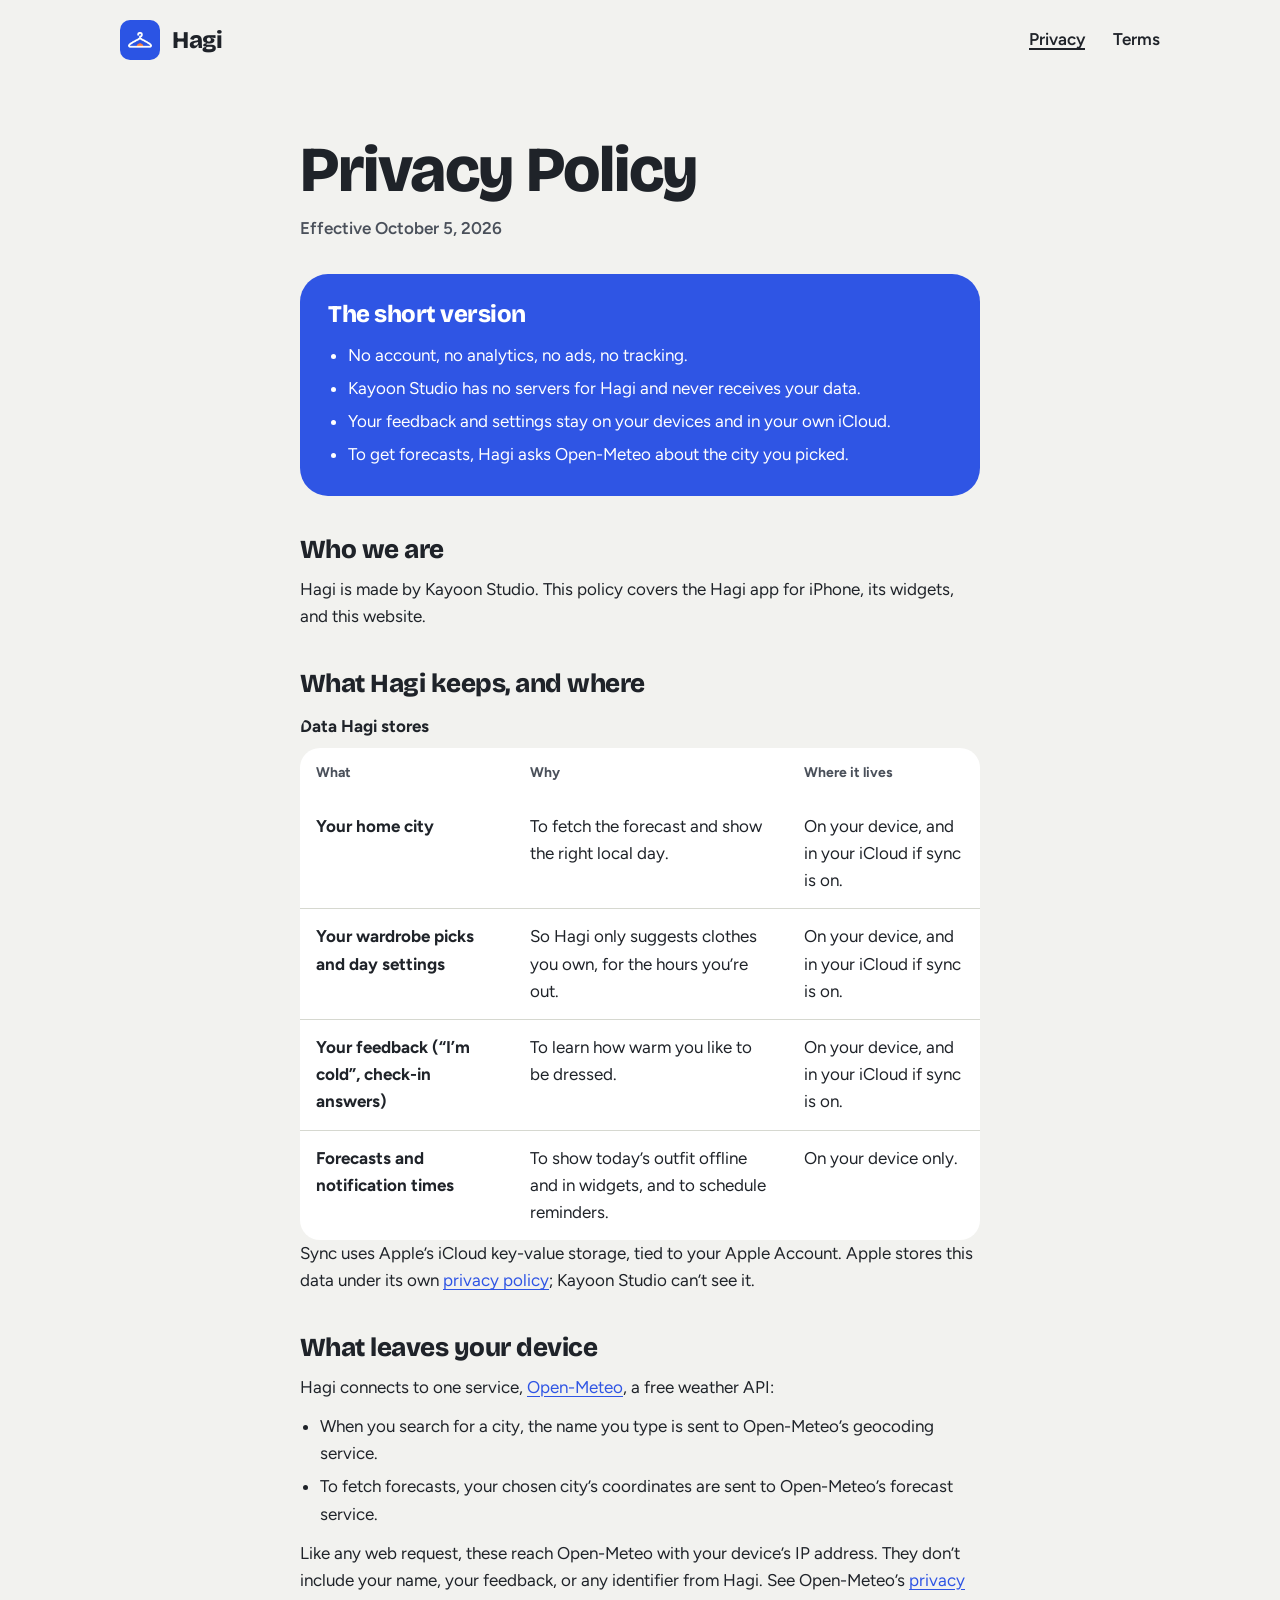
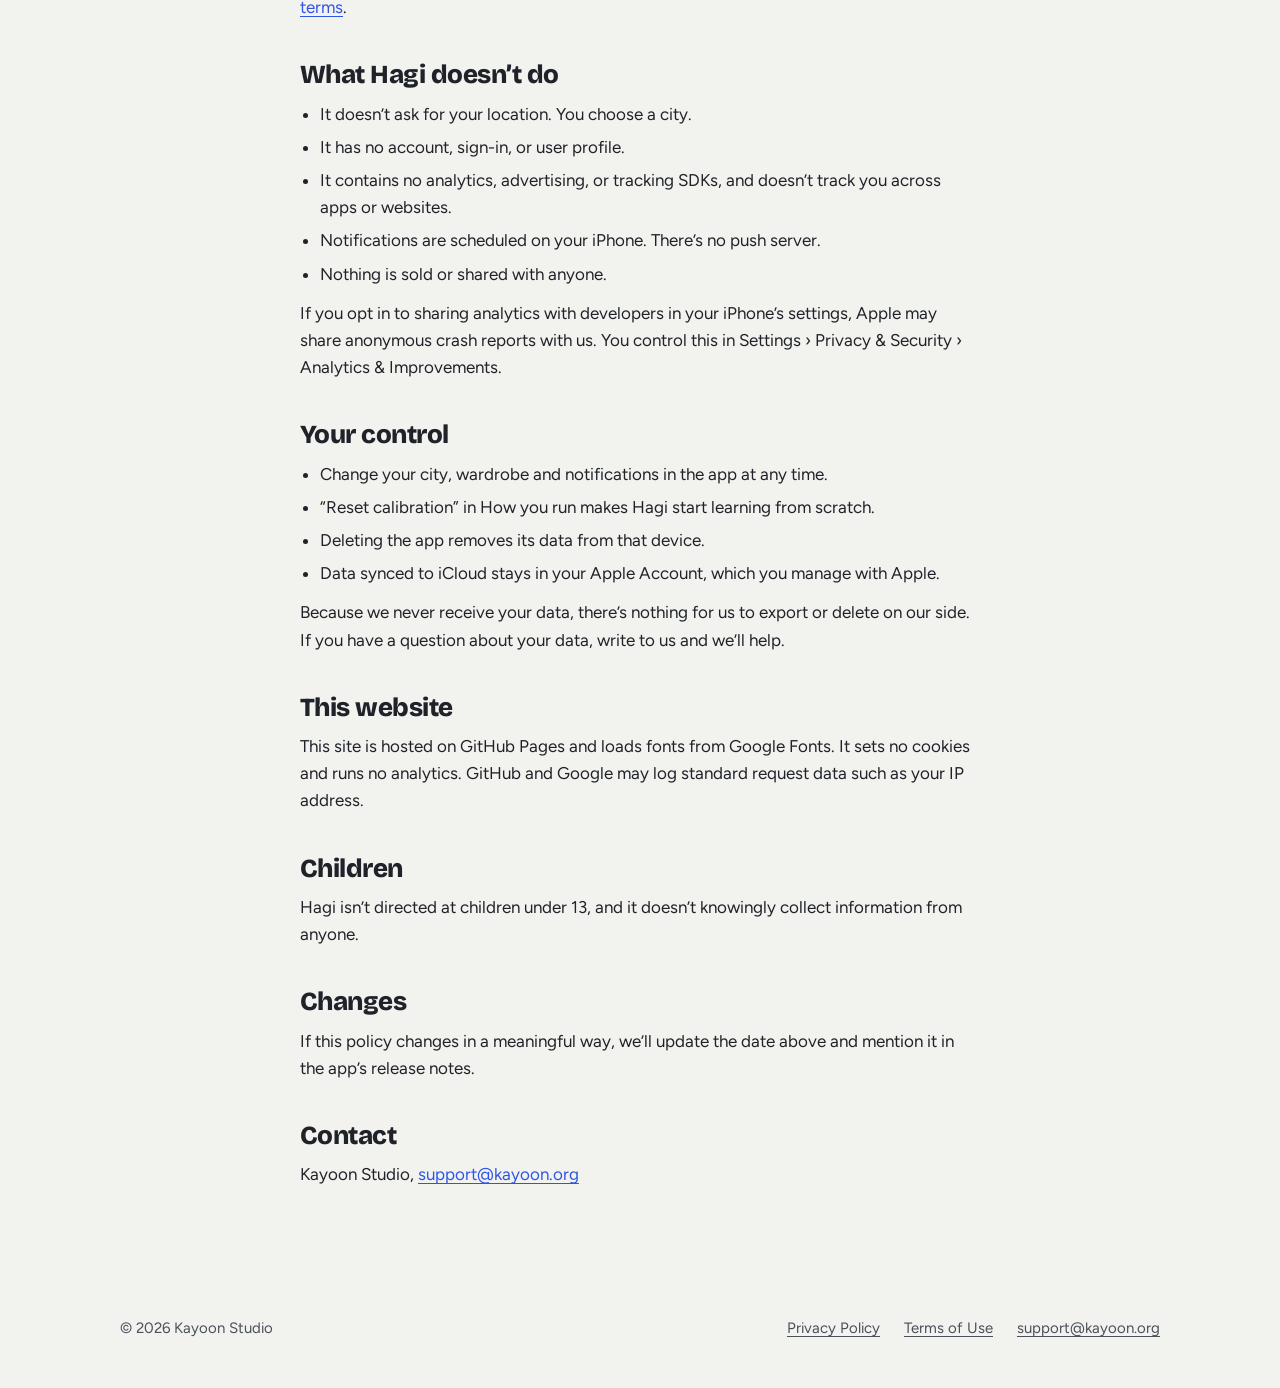
==== privacy.html @ 6e58103b "Hagi website: landing page, privacy policy, terms Co-Authored-By: Claude Opus 5.5 <noreply@anthropic" ====
<!doctype html>
<html lang="en">
<head>
  <meta charset="utf-8">
  <meta name="viewport" content="width=device-width, initial-scale=1">
  <title>Privacy Policy · Hagi</title>
  <meta name="description" content="Hagi has no account, no analytics and no servers of its own. Your feedback and settings stay on your devices and in your own iCloud.">
  <link rel="canonical" href="https://kayoonstudio.github.io/hagi-website/privacy.html">
  <meta name="theme-color" content="#2F55E4">
  <meta property="og:type" content="website">
  <meta property="og:url" content="https://kayoonstudio.github.io/hagi-website/privacy.html">
  <meta property="og:title" content="Hagi Privacy Policy">
  <meta property="og:description" content="No account, no analytics, no servers of our own.">
  <link rel="icon" href="img/favicon.png" type="image/png">
  <link rel="apple-touch-icon" href="img/apple-touch-icon.png">
  <link rel="preconnect" href="https://fonts.googleapis.com">
  <link rel="preconnect" href="https://fonts.gstatic.com" crossorigin>
  <link rel="stylesheet" href="https://fonts.googleapis.com/css2?family=Bricolage+Grotesque:opsz,wght@12..96,800&family=Figtree:wght@400;600;700;800&display=swap">
  <link rel="stylesheet" href="style.css">
</head>
<body>
  <a class="skip-link" href="#main">Skip to content</a>

  <header class="site-header">
    <div class="wrap">
      <a class="brand" href="./"><img src="img/icon.png" alt="" width="40" height="40">Hagi</a>
      <nav class="site-nav" aria-label="Main">
        <ul>
          <li><a href="privacy.html" aria-current="page">Privacy</a></li>
          <li><a href="terms.html">Terms</a></li>
        </ul>
      </nav>
    </div>
  </header>

  <main id="main" class="legal">
    <article class="wrap">
      <h1>Privacy Policy</h1>
      <p class="meta">Effective <time datetime="2026-10-05">October 5, 2026</time></p>

      <section class="summary" aria-labelledby="short-version">
        <h2 id="short-version">The short version</h2>
        <ul>
          <li>No account, no analytics, no ads, no tracking.</li>
          <li>Kayoon Studio has no servers for Hagi and never receives your data.</li>
          <li>Your feedback and settings stay on your devices and in your own iCloud.</li>
          <li>To get forecasts, Hagi asks Open-Meteo about the city you picked.</li>
        </ul>
      </section>

      <section aria-labelledby="who">
        <h2 id="who">Who we are</h2>
        <p>Hagi is made by Kayoon Studio. This policy covers the Hagi app for iPhone, its widgets, and this website.</p>
      </section>

      <section aria-labelledby="what">
        <h2 id="what">What Hagi keeps, and where</h2>
        <table>
          <caption>Data Hagi stores</caption>
          <thead>
            <tr><th scope="col">What</th><th scope="col">Why</th><th scope="col">Where it lives</th></tr>
          </thead>
          <tbody>
            <tr>
              <th scope="row">Your home city</th>
              <td>To fetch the forecast and show the right local day.</td>
              <td>On your device, and in your iCloud if sync is on.</td>
            </tr>
            <tr>
              <th scope="row">Your wardrobe picks and day settings</th>
              <td>So Hagi only suggests clothes you own, for the hours you’re out.</td>
              <td>On your device, and in your iCloud if sync is on.</td>
            </tr>
            <tr>
              <th scope="row">Your feedback (“I’m cold”, check-in answers)</th>
              <td>To learn how warm you like to be dressed.</td>
              <td>On your device, and in your iCloud if sync is on.</td>
            </tr>
            <tr>
              <th scope="row">Forecasts and notification times</th>
              <td>To show today’s outfit offline and in widgets, and to schedule reminders.</td>
              <td>On your device only.</td>
            </tr>
          </tbody>
        </table>
        <p>Sync uses Apple’s iCloud key-value storage, tied to your Apple Account. Apple stores this data under its own <a href="https://www.apple.com/legal/privacy/">privacy policy</a>; Kayoon Studio can’t see it.</p>
      </section>

      <section aria-labelledby="network">
        <h2 id="network">What leaves your device</h2>
        <p>Hagi connects to one service, <a href="https://open-meteo.com/">Open-Meteo</a>, a free weather API:</p>
        <ul>
          <li>When you search for a city, the name you type is sent to Open-Meteo’s geocoding service.</li>
          <li>To fetch forecasts, your chosen city’s coordinates are sent to Open-Meteo’s forecast service.</li>
        </ul>
        <p>Like any web request, these reach Open-Meteo with your device’s IP address. They don’t include your name, your feedback, or any identifier from Hagi. See Open-Meteo’s <a href="https://open-meteo.com/en/terms#privacy">privacy terms</a>.</p>
      </section>

      <section aria-labelledby="not">
        <h2 id="not">What Hagi doesn’t do</h2>
        <ul>
          <li>It doesn’t ask for your location. You choose a city.</li>
          <li>It has no account, sign-in, or user profile.</li>
          <li>It contains no analytics, advertising, or tracking SDKs, and doesn’t track you across apps or websites.</li>
          <li>Notifications are scheduled on your iPhone. There’s no push server.</li>
          <li>Nothing is sold or shared with anyone.</li>
        </ul>
        <p>If you opt in to sharing analytics with developers in your iPhone’s settings, Apple may share anonymous crash reports with us. You control this in Settings › Privacy &amp; Security › Analytics &amp; Improvements.</p>
      </section>

      <section aria-labelledby="control">
        <h2 id="control">Your control</h2>
        <ul>
          <li>Change your city, wardrobe and notifications in the app at any time.</li>
          <li>“Reset calibration” in How you run makes Hagi start learning from scratch.</li>
          <li>Deleting the app removes its data from that device.</li>
          <li>Data synced to iCloud stays in your Apple Account, which you manage with Apple.</li>
        </ul>
        <p>Because we never receive your data, there’s nothing for us to export or delete on our side. If you have a question about your data, write to us and we’ll help.</p>
      </section>

      <section aria-labelledby="website">
        <h2 id="website">This website</h2>
        <p>This site is hosted on GitHub Pages and loads fonts from Google Fonts. It sets no cookies and runs no analytics. GitHub and Google may log standard request data such as your IP address.</p>
      </section>

      <section aria-labelledby="children">
        <h2 id="children">Children</h2>
        <p>Hagi isn’t directed at children under 13, and it doesn’t knowingly collect information from anyone.</p>
      </section>

      <section aria-labelledby="changes">
        <h2 id="changes">Changes</h2>
        <p>If this policy changes in a meaningful way, we’ll update the date above and mention it in the app’s release notes.</p>
      </section>

      <section aria-labelledby="contact">
        <h2 id="contact">Contact</h2>
        <p>Kayoon Studio, <a href="mailto:support@kayoon.org">support@kayoon.org</a></p>
      </section>
    </article>
  </main>

  <footer class="site-footer">
    <div class="wrap">
      <p>© 2026 Kayoon Studio</p>
      <nav aria-label="Footer">
        <ul>
          <li><a href="privacy.html" aria-current="page">Privacy Policy</a></li>
          <li><a href="terms.html">Terms of Use</a></li>
          <li><a href="mailto:support@kayoon.org">support@kayoon.org</a></li>
        </ul>
      </nav>
    </div>
  </footer>
</body>
</html>
---- style.css ----
/* Hagi website. Colors and type follow the app's BRANDING.md: white cards on light gray, one temperature
   color per day (frost, cobalt, tangerine), Bricolage Grotesque for headlines, Figtree for everything else. */

:root {
  --screen: #F2F2EF;
  --card: #FFFFFF;
  --chip: #E4E4DF;
  --text: #1F2329;
  --label: #4A505A;
  --accent: #2F55E4;
  --outline: #D6D8D0;

  --frost: #1E2A78;
  --cobalt: #2F55E4;
  --tangerine: #FF7A3D;
  --on-day: #FFFFFF;
  --on-day-muted: #DCE4FF;
  --on-warm: #1A1410;
  --on-warm-muted: #3D2516;

  --display: 'Bricolage Grotesque', system-ui, sans-serif;
  --body: 'Figtree', system-ui, sans-serif;
  --radius: 28px;
  --max: 1120px;
  --gutter: clamp(16px, 4vw, 40px);
  color-scheme: light dark;
}

@media (prefers-color-scheme: dark) {
  :root {
    --screen: #0F1114;
    --card: #1B1E23;
    --chip: #2A2E35;
    --text: #F2F3F5;
    --label: #A3A8B2;
    --accent: #8FA6F3;
    --outline: #2E3239;
    --frost: #2B3BA0;
  }
}

*, *::before, *::after { box-sizing: border-box; }

html { -webkit-font-smoothing: antialiased; scroll-behavior: smooth; }
@media (prefers-reduced-motion: reduce) { html { scroll-behavior: auto; } }

body {
  margin: 0;
  background: var(--screen);
  color: var(--text);
  font-family: var(--body);
  font-size: 1.0625rem;
  line-height: 1.6;
}

img { display: block; max-width: 100%; height: auto; }
a { color: var(--accent); text-underline-offset: 0.18em; }
:focus-visible { outline: 3px solid var(--accent); outline-offset: 3px; border-radius: 6px; }

h1, h2, h3 { font-family: var(--display); font-weight: 800; letter-spacing: -0.02em; line-height: 1.05; margin: 0; }
p { margin: 0; }

.wrap { max-width: var(--max); margin: 0 auto; padding: 0 var(--gutter); }

.skip-link { position: absolute; left: -999px; top: 8px; z-index: 10; padding: 10px 16px; border-radius: 999px; background: var(--card); color: var(--text); }
.skip-link:focus { left: 8px; }

/* ─── Header ─────────────────────────────── */

.site-header { padding: 20px 0; }
.site-header .wrap { display: flex; align-items: center; justify-content: space-between; gap: 16px; }

.brand { display: inline-flex; align-items: center; gap: 12px; color: inherit; text-decoration: none; font-family: var(--display); font-weight: 800; font-size: 1.5rem; letter-spacing: -0.02em; }
.brand img { width: 40px; height: 40px; border-radius: 10px; }
.on-cobalt .brand img { box-shadow: 0 0 0 2px rgba(255, 255, 255, 0.3); }

.site-nav ul { display: flex; gap: clamp(12px, 3vw, 28px); margin: 0; padding: 0; list-style: none; }
.site-nav a { color: inherit; text-decoration: none; font-weight: 600; }
.site-nav a:hover, .site-nav a[aria-current="page"] { text-decoration: underline; text-decoration-thickness: 2px; }

/* The home page header sits on the cobalt hero. */
.on-cobalt { background: var(--cobalt); color: var(--on-day); }
.on-cobalt :focus-visible { outline-color: var(--on-day); }

/* ─── Hero ───────────────────────────────── */

.hero { padding: clamp(24px, 6vw, 72px) 0 0; overflow: hidden; }
.hero .wrap { display: grid; grid-template-columns: 1.1fr 0.9fr; gap: clamp(24px, 5vw, 64px); align-items: end; }

.hero-copy { padding-bottom: clamp(32px, 8vw, 112px); }
.eyebrow { display: inline-block; margin-bottom: 20px; padding: 6px 14px; border-radius: 999px; background: rgba(255, 255, 255, 0.18); font-weight: 700; font-size: 0.9375rem; }
.hero h1 { font-size: clamp(2.75rem, 7vw, 5.25rem); }
.hero .lead { margin-top: 24px; max-width: 34ch; font-size: clamp(1.125rem, 2vw, 1.375rem); color: var(--on-day-muted); }

.cta-row { display: flex; flex-wrap: wrap; align-items: center; gap: 12px 20px; margin-top: 36px; }
.store-badge { display: inline-flex; align-items: center; gap: 12px; padding: 14px 24px 14px 20px; border-radius: 999px; background: #0B0C0E; color: #FFFFFF; font-weight: 700; text-decoration: none; }
.store-badge svg { width: 22px; height: 22px; flex: none; }
.store-badge small { display: block; font-weight: 600; font-size: 0.75rem; opacity: 0.75; line-height: 1.2; }
.store-badge span { line-height: 1.2; }
.text-link { color: inherit; font-weight: 700; }

/* A phone: a dark bezel around a real simulator capture. */
.phone { margin: 0; padding: 10px; border-radius: 52px; background: #0B0C0E; box-shadow: 0 30px 60px rgba(10, 16, 60, 0.28), inset 0 0 0 2px #2A2D33; }
.phone img { border-radius: 42px; width: 100%; }

.hero-phone { justify-self: center; width: min(100%, 380px); margin-bottom: -180px; border-bottom-left-radius: 0; border-bottom-right-radius: 0; }

/* ─── Day colors ─────────────────────────── */

.days { padding: clamp(56px, 8vw, 96px) 0; }
.section-head { max-width: 40rem; }
.section-head h2 { font-size: clamp(2rem, 4.5vw, 3.25rem); }
.section-head p { margin-top: 16px; color: var(--label); font-size: 1.1875rem; }

.day-cards { display: grid; grid-template-columns: repeat(3, 1fr); gap: 16px; margin: 40px 0 0; padding: 0; list-style: none; }
.day-card { display: flex; flex-direction: column; justify-content: space-between; min-height: 220px; padding: 28px; border-radius: var(--radius); color: var(--on-day); }
.day-card .temp { font-weight: 700; color: var(--on-day-muted); }
.day-card .headline { font-family: var(--display); font-weight: 800; font-size: clamp(1.875rem, 3.4vw, 2.5rem); line-height: 1.05; letter-spacing: -0.02em; }
.day-card .band { font-weight: 600; color: var(--on-day-muted); }
.day-card.cold { background: var(--frost); }
.day-card.cool { background: var(--cobalt); }
.day-card.warm { background: var(--tangerine); color: var(--on-warm); }
.day-card.warm .temp, .day-card.warm .band { color: var(--on-warm-muted); }

/* ─── Feature rows ───────────────────────── */

.features { padding: clamp(24px, 4vw, 48px) 0 clamp(56px, 8vw, 96px); }
.feature { display: grid; grid-template-columns: 1fr 1fr; gap: clamp(24px, 6vw, 96px); align-items: center; padding: clamp(32px, 5vw, 56px) 0; }
.feature + .feature { border-top: 1px solid var(--outline); }
.feature:nth-child(even) .feature-media { order: -1; }
.feature-media { display: flex; justify-content: center; }
.feature-media .phone { width: min(100%, 320px); }
.feature-copy h2 { font-size: clamp(1.875rem, 3.6vw, 2.75rem); }
.feature-copy p { margin-top: 16px; color: var(--label); font-size: 1.125rem; max-width: 34rem; }
.feature-copy ul { margin: 20px 0 0; padding: 0; list-style: none; display: grid; gap: 10px; }
.feature-copy li { display: flex; gap: 12px; align-items: baseline; }
.feature-copy li::before { content: ''; flex: none; width: 8px; height: 8px; border-radius: 50%; background: var(--accent); transform: translateY(-2px); }

/* ─── Privacy band ───────────────────────── */

.private { padding: clamp(56px, 8vw, 96px) 0; background: var(--card); }
.promises { display: grid; grid-template-columns: repeat(4, 1fr); gap: 16px; margin: 40px 0 0; }
.promise { padding: 24px; border-radius: 22px; background: var(--screen); }
.promise dt { font-weight: 800; font-size: 1.125rem; }
.promise dd { margin: 8px 0 0; color: var(--label); }
.private .more { margin-top: 28px; font-weight: 700; }

/* ─── Closing call to action ─────────────── */

.closing { padding: clamp(64px, 10vw, 120px) 0; text-align: center; }
.closing h2 { font-size: clamp(2.25rem, 5vw, 3.75rem); }
.closing p { margin: 16px auto 0; color: var(--on-day-muted); font-size: 1.1875rem; max-width: 32rem; }
.closing .cta-row { justify-content: center; }

/* ─── Footer ─────────────────────────────── */

.site-footer { padding: 32px 0 48px; color: var(--label); font-size: 0.9375rem; }
.site-footer .wrap { display: flex; flex-wrap: wrap; gap: 12px 32px; justify-content: space-between; align-items: center; }
.site-footer ul { display: flex; flex-wrap: wrap; gap: 8px 24px; margin: 0; padding: 0; list-style: none; }
.site-footer a { color: inherit; }

/* ─── Legal pages ────────────────────────── */

.legal { padding: clamp(24px, 5vw, 56px) 0 clamp(56px, 8vw, 96px); }
.legal .wrap { max-width: 760px; }
.legal h1 { font-size: clamp(2.5rem, 6vw, 4rem); }
.legal .meta { margin-top: 12px; color: var(--label); font-weight: 600; }
.legal .summary { margin-top: 32px; padding: 28px; border-radius: var(--radius); background: var(--cobalt); color: var(--on-day); }
.legal .summary h2 { font-size: 1.5rem; }
.legal .summary ul { margin: 14px 0 0; padding-left: 1.2em; display: grid; gap: 6px; }
.legal section { margin-top: 40px; }
.legal section h2 { font-size: 1.625rem; margin-bottom: 12px; }
.legal section p + p, .legal section p + ul, .legal section ul + p { margin-top: 12px; }
.legal section ul { margin: 0; padding-left: 1.2em; display: grid; gap: 6px; }
.legal table { width: 100%; margin-top: 16px; border-collapse: separate; border-spacing: 0; background: var(--card); border-radius: 20px; overflow: hidden; }
.legal caption { text-align: left; font-weight: 700; padding-bottom: 8px; }
.legal th, .legal td { padding: 14px 16px; text-align: left; vertical-align: top; border-bottom: 1px solid var(--outline); }
.legal tr:last-child th, .legal tr:last-child td { border-bottom: 0; }
.legal thead th { font-size: 0.875rem; color: var(--label); }

/* ─── Narrow screens ─────────────────────── */

@media (max-width: 860px) {
  .hero .wrap, .feature { grid-template-columns: 1fr; }
  .hero-copy { padding-bottom: 0; }
  .hero-phone { width: min(78%, 340px); }
  .feature:nth-child(even) .feature-media { order: 0; }
  .feature-media .phone { width: min(80%, 300px); }
  .day-cards { grid-template-columns: 1fr; }
  .day-card { min-height: 160px; }
  .promises { grid-template-columns: 1fr 1fr; }
}

@media (max-width: 520px) {
  .promises { grid-template-columns: 1fr; }
  .site-nav .optional { display: none; }
  .legal table, .legal thead, .legal tbody, .legal tr, .legal th, .legal td { display: block; }
  .legal thead { position: absolute; left: -9999px; }
  .legal td { padding-top: 0; }
}
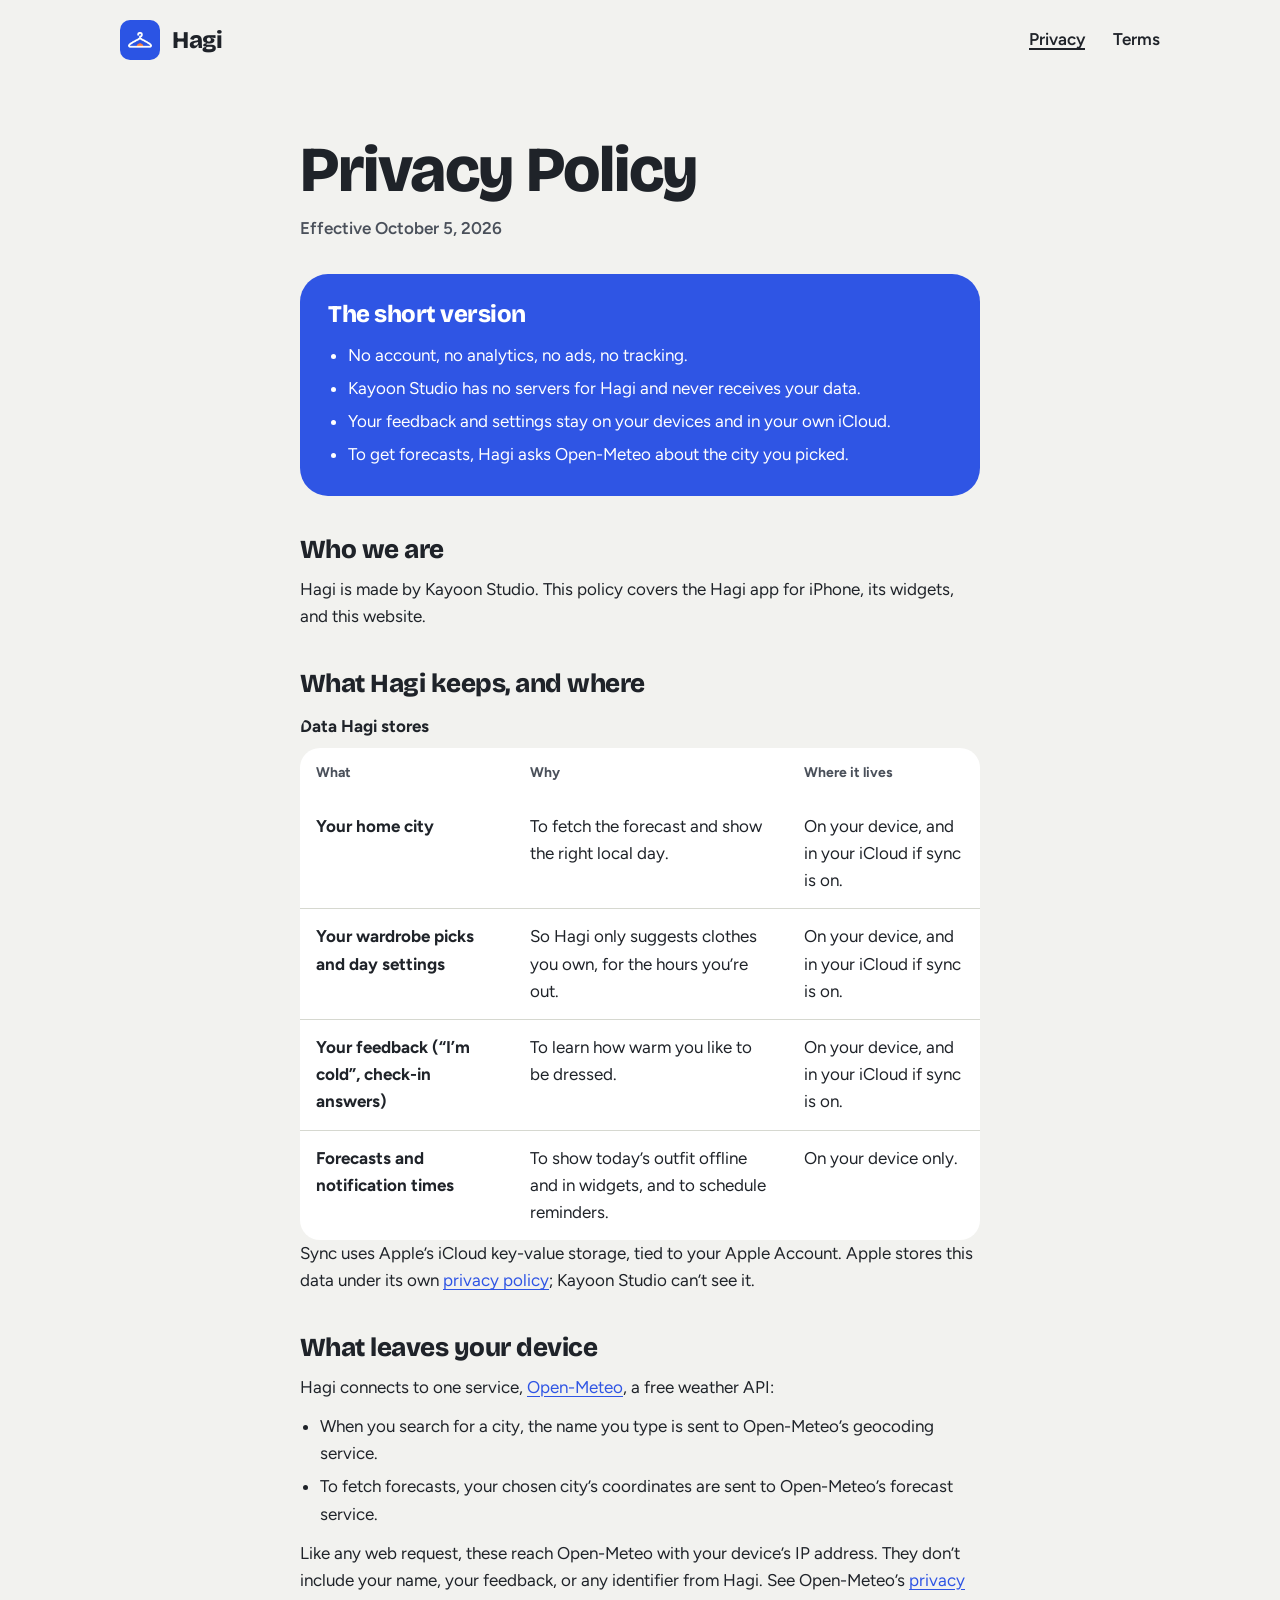
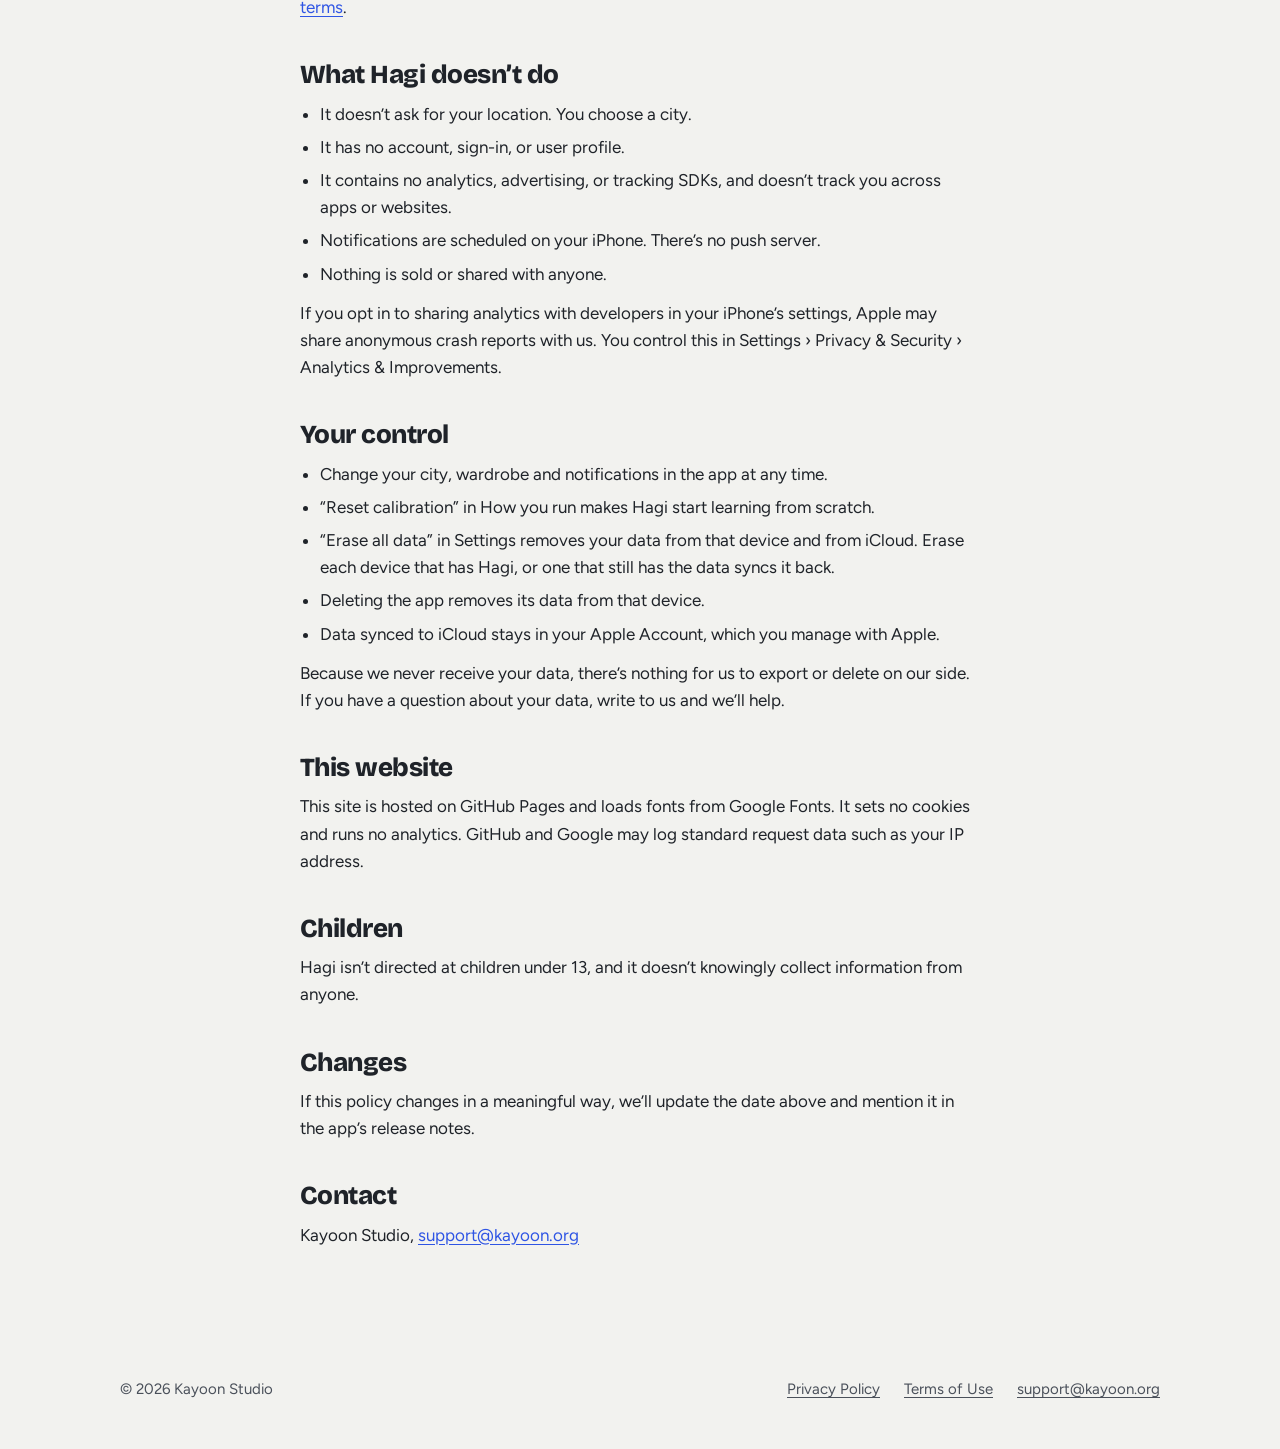
==== commit 8d7b03b3: "Privacy policy: mention Erase all data in Settings Co-Authored-By: Claude Opus 5.5 <noreply@anthropi" ====
--- a/privacy.html
+++ b/privacy.html
@@ -113,6 +113,7 @@
         <ul>
           <li>Change your city, wardrobe and notifications in the app at any time.</li>
           <li>“Reset calibration” in How you run makes Hagi start learning from scratch.</li>
+          <li>“Erase all data” in Settings removes your data from that device and from iCloud. Erase each device that has Hagi, or one that still has the data syncs it back.</li>
           <li>Deleting the app removes its data from that device.</li>
           <li>Data synced to iCloud stays in your Apple Account, which you manage with Apple.</li>
         </ul>
